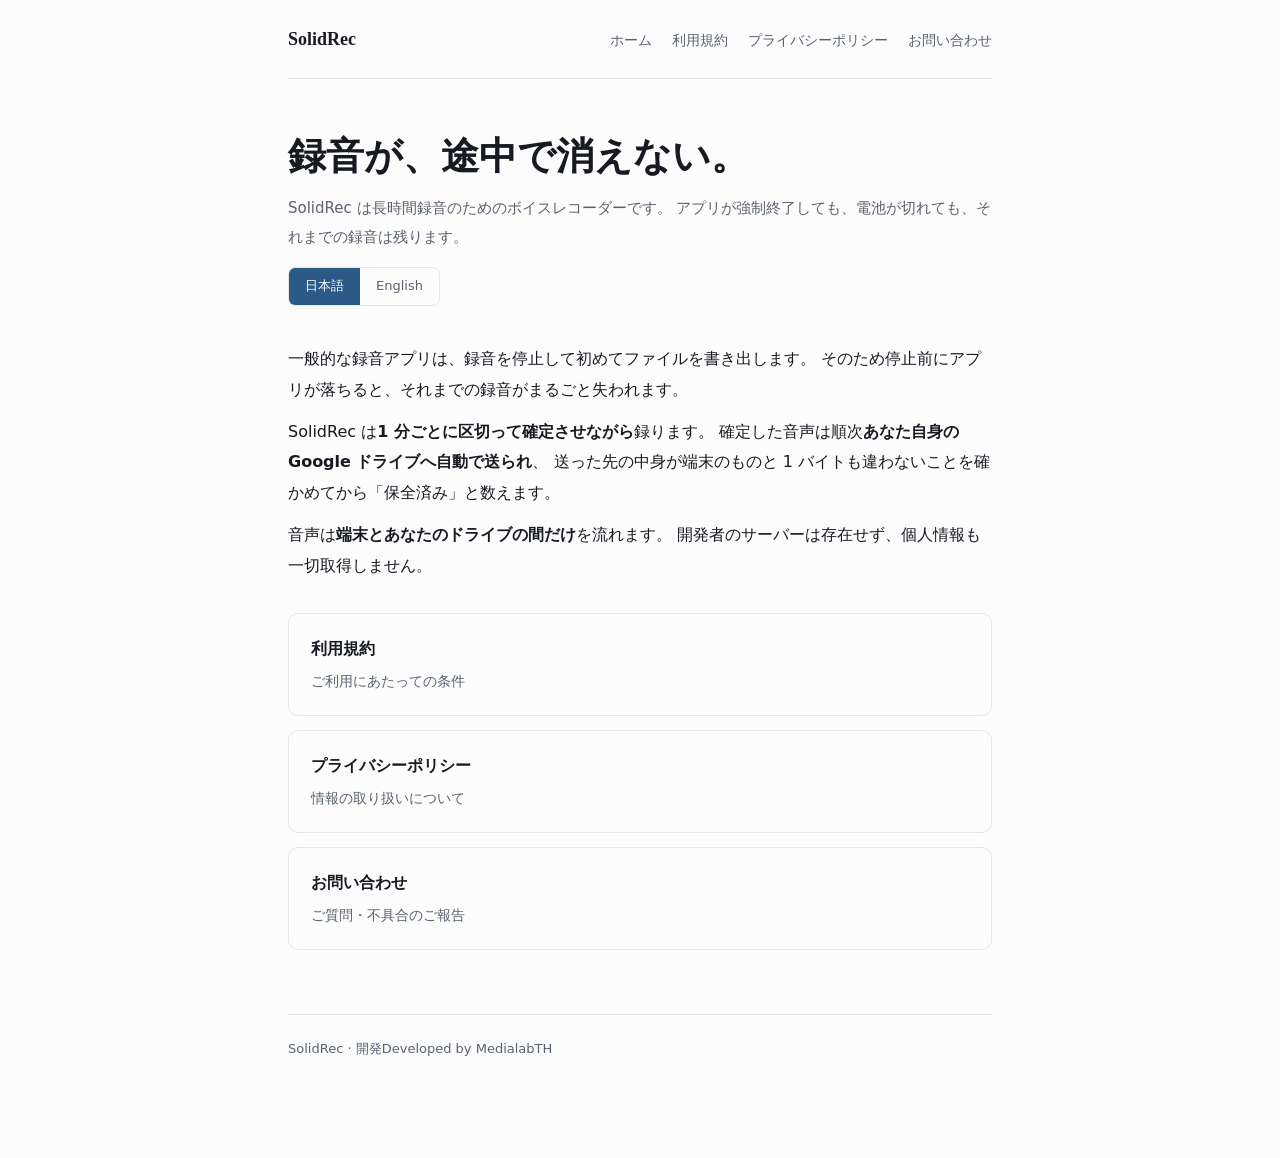
==== index.html @ fa96acd4 "SolidRec のサイトを公開する 利用規約・プライバシーポリシー・お問い合わせ・トップの 4 ページ。 日本語と英語を切り替えられる。プライバシーポリシーの URL は App Store Con" ====
<!DOCTYPE html>
<html lang="ja">
<head>
<meta charset="utf-8">
<meta name="viewport" content="width=device-width, initial-scale=1">
<title>SolidRec — 長時間ボイスレコーダー</title>
<meta name="description" content="録音が途中で消えないボイスレコーダー。1分ごとに分割保存し、あなた自身の Google ドライブへ自動でバックアップします。">
<link rel="stylesheet" href="./style.css">
</head>
<body>
<div class="wrap" id="root" data-lang="ja">
  <nav class="site">
    <span class="brand">SolidRec</span>
    <a href="./">ホーム</a>
    <a href="./terms.html">利用規約</a>
    <a href="./privacy.html">プライバシーポリシー</a>
    <a href="./contact.html">お問い合わせ</a>
  </nav>

  <div class="ja">
    <header class="page">
      <h1>録音が、途中で消えない。</h1>
      <p class="lede">
        SolidRec は長時間録音のためのボイスレコーダーです。
        アプリが強制終了しても、電池が切れても、それまでの録音は残ります。
      </p>
      <div class="langbar" role="group" aria-label="言語">
        <button type="button" data-set="ja" aria-pressed="true">日本語</button>
        <button type="button" data-set="en" aria-pressed="false">English</button>
      </div>
    </header>

    <article>
      <p>
        一般的な録音アプリは、録音を停止して初めてファイルを書き出します。
        そのため停止前にアプリが落ちると、それまでの録音がまるごと失われます。
      </p>
      <p>
        SolidRec は<strong>1 分ごとに区切って確定させながら</strong>録ります。
        確定した音声は順次<strong>あなた自身の Google ドライブへ自動で送られ</strong>、
        送った先の中身が端末のものと 1 バイトも違わないことを確かめてから「保全済み」と数えます。
      </p>
      <p>
        音声は<strong>端末とあなたのドライブの間だけ</strong>を流れます。
        開発者のサーバーは存在せず、個人情報も一切取得しません。
      </p>
    </article>

    <div class="cards">
      <a class="card" href="./terms.html"><h3>利用規約</h3><p>ご利用にあたっての条件</p></a>
      <a class="card" href="./privacy.html"><h3>プライバシーポリシー</h3><p>情報の取り扱いについて</p></a>
      <a class="card" href="./contact.html"><h3>お問い合わせ</h3><p>ご質問・不具合のご報告</p></a>
    </div>
  </div>

  <div class="en">
    <header class="page">
      <h1>Recordings that don&rsquo;t vanish.</h1>
      <p class="lede">
        SolidRec is a voice recorder built for long sessions. If the app is force-quit
        or the battery dies, everything recorded up to that moment is still there.
      </p>
      <div class="langbar" role="group" aria-label="Language">
        <button type="button" data-set="ja" aria-pressed="false">日本語</button>
        <button type="button" data-set="en" aria-pressed="true">English</button>
      </div>
    </header>

    <article>
      <p>
        Most recorders write the file only when you press stop. If the app dies before
        that, the entire recording is lost.
      </p>
      <p>
        SolidRec finalizes the audio <strong>once every minute as it records</strong>.
        Each finished piece is uploaded to <strong>your own Google Drive</strong>, and is
        counted as preserved only after the copy in the cloud is verified byte-for-byte
        against the one on your device.
      </p>
      <p>
        Audio travels only between your device and your Drive. There is no developer
        server, and no personal information is collected.
      </p>
    </article>

    <div class="cards">
      <a class="card" href="./terms.html"><h3>Terms of Use</h3><p>Conditions of use</p></a>
      <a class="card" href="./privacy.html"><h3>Privacy Policy</h3><p>How information is handled</p></a>
      <a class="card" href="./contact.html"><h3>Contact</h3><p>Questions and bug reports</p></a>
    </div>
  </div>

  <footer>SolidRec &middot; <span class="ja">開発</span><span class="en">Developed by</span> MedialabTH</footer>
</div>
<script src="./lang.js"></script>
</body>
</html>
---- style.css ----
:root {
  --paper:#FCFCFD; --panel:#F4F5F8; --ink:#171A20; --muted:#5A626F;
  --rule:#E3E6EC; --accent:#2C5A87;
  --font-display:"Hiragino Mincho ProN","Yu Mincho",YuMincho,"Songti SC",Georgia,serif;
  --font-body:"Hiragino Sans","Hiragino Kaku Gothic ProN","Yu Gothic","Noto Sans JP",system-ui,-apple-system,"Segoe UI",sans-serif;
  --font-mono:ui-monospace,"SF Mono",SFMono-Regular,Menlo,Consolas,monospace;
}
@media (prefers-color-scheme: dark) {
  :root {
    --paper:#12151A; --panel:#1A1E25; --ink:#E4E8EE; --muted:#939BA8;
    --rule:#272C35; --accent:#85AFDB;
  }
}
* { box-sizing:border-box; }
html { -webkit-text-size-adjust:100%; }
body {
  background:var(--paper); color:var(--ink); font-family:var(--font-body);
  font-size:16px; line-height:1.9; margin:0; padding:0 20px 96px;
  -webkit-font-smoothing:antialiased;
}
.wrap { max-width:44rem; margin:0 auto; }

nav.site {
  display:flex; flex-wrap:wrap; gap:20px; align-items:baseline;
  padding:22px 0; border-bottom:1px solid var(--rule); font-size:14px;
}
nav.site .brand { font-family:var(--font-display); font-size:18px; font-weight:600; margin-right:auto; }
nav.site a { color:var(--muted); text-decoration:none; }
nav.site a:hover, nav.site a[aria-current="page"] { color:var(--ink); }
nav.site a:focus-visible { outline:2px solid var(--accent); outline-offset:3px; }

header.page { padding:52px 0 8px; display:flex; flex-direction:column; gap:12px; }
h1 { font-family:var(--font-display); font-size:clamp(28px,5vw,38px); font-weight:600; line-height:1.35; margin:0; text-wrap:balance; }
.lede { color:var(--muted); font-size:15px; margin:0; }
.meta { font-family:var(--font-mono); font-size:12px; color:var(--muted); margin:0; }

.langbar { display:flex; border:1px solid var(--rule); border-radius:7px; overflow:hidden; width:max-content; margin-top:4px; }
.langbar button { font:inherit; font-size:13px; padding:6px 16px; border:0; background:transparent; color:var(--muted); cursor:pointer; }
.langbar button[aria-pressed="true"] { background:var(--accent); color:#fff; }
.langbar button:focus-visible { outline:2px solid var(--accent); outline-offset:-2px; }
[data-lang] > .en { display:none; }
[data-lang="en"] > .ja { display:none; }
[data-lang="en"] > .en { display:block; }

h2 { font-family:var(--font-display); font-size:22px; font-weight:600; margin:56px 0 4px; padding-bottom:10px; border-bottom:2px solid var(--ink); }
article { margin-top:30px; }
h3 { font-size:16px; font-weight:600; margin:0 0 8px; display:flex; align-items:baseline; gap:10px; text-wrap:balance; }
h3 .n { font-family:var(--font-mono); font-size:12.5px; color:var(--accent); font-variant-numeric:tabular-nums; flex-shrink:0; }
p { margin:0 0 12px; }
ul, ol { margin:0 0 12px; padding-left:1.5em; }
li { margin-bottom:6px; }
code { font-family:var(--font-mono); font-size:0.88em; }
strong { font-weight:600; }

.panel { background:var(--panel); border:1px solid var(--rule); border-radius:10px; padding:20px 22px; margin:28px 0; }
.panel p:last-child { margin-bottom:0; }

.cards { display:grid; gap:14px; margin:32px 0; }
.card { border:1px solid var(--rule); border-radius:10px; padding:20px 22px; text-decoration:none; color:inherit; display:block; }
.card:hover { border-color:var(--accent); }
.card:focus-visible { outline:2px solid var(--accent); outline-offset:2px; }
.card h3 { margin-bottom:4px; }
.card p { color:var(--muted); font-size:14px; margin:0; }

.formwrap { margin:32px 0; }
.formwrap iframe { width:100%; max-width:100%; border:0; min-height:900px; }

footer { margin-top:64px; padding-top:22px; border-top:1px solid var(--rule); color:var(--muted); font-size:13px; }
footer a { color:var(--muted); }

@media (max-width:600px) { body { font-size:15.5px; line-height:1.85; } header.page { padding-top:32px; } }
@media (prefers-reduced-motion: reduce) { * { transition:none !important; animation:none !important; } }
@media print {
  nav.site, .langbar { display:none; }
  body { background:#fff; color:#000; font-size:10.5pt; }
  [data-lang] > .en, [data-lang="en"] > .ja { display:block; }
  article { page-break-inside:avoid; }
}
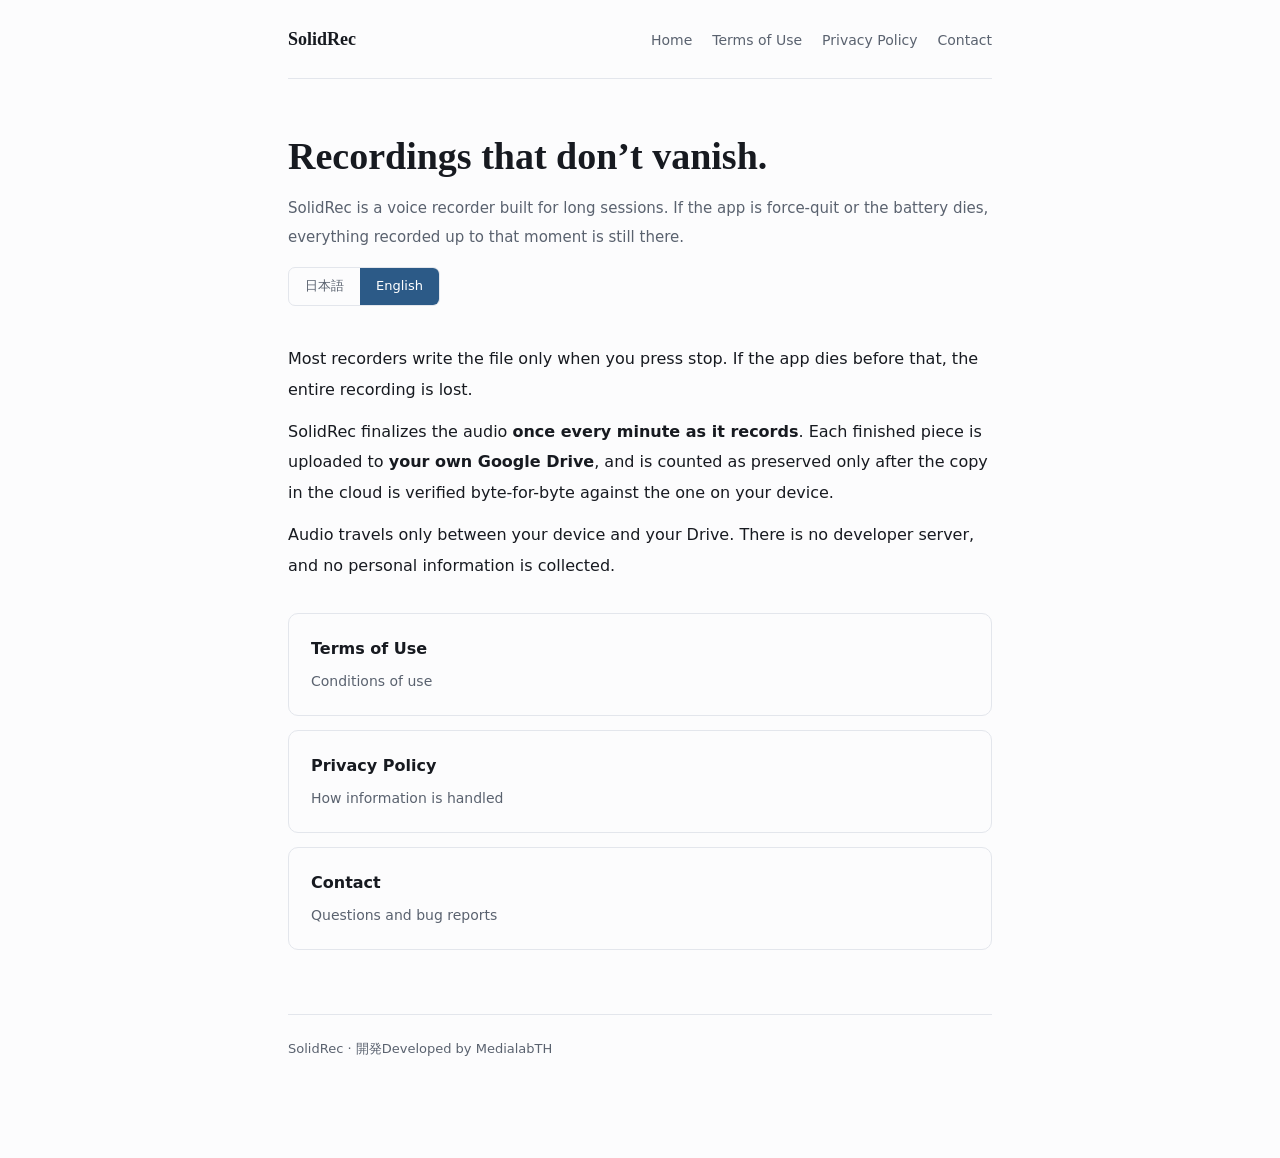
==== commit c82383e9: "言語を、アプリの指定・自分の選択・ブラウザの言語の順で決める - URL の ?lang=en / ?lang=ja を最優先（アプリから開かれたとき）。覚えておき、   サイト内のリンクを辿った先で" ====
--- a/index.html
+++ b/index.html
@@ -1,20 +1,21 @@
 <!DOCTYPE html>
-<html lang="ja">
+<html lang="ja" data-title-ja="SolidRec — 長時間ボイスレコーダー" data-title-en="SolidRec — Long-form Voice Recorder">
 <head>
 <meta charset="utf-8">
 <meta name="viewport" content="width=device-width, initial-scale=1">
 <title>SolidRec — 長時間ボイスレコーダー</title>
 <meta name="description" content="録音が途中で消えないボイスレコーダー。1分ごとに分割保存し、あなた自身の Google ドライブへ自動でバックアップします。">
 <link rel="stylesheet" href="./style.css">
+<script src="./lang.js"></script>
 </head>
 <body>
-<div class="wrap" id="root" data-lang="ja">
+<div class="wrap" id="root">
   <nav class="site">
     <span class="brand">SolidRec</span>
-    <a href="./">ホーム</a>
-    <a href="./terms.html">利用規約</a>
-    <a href="./privacy.html">プライバシーポリシー</a>
-    <a href="./contact.html">お問い合わせ</a>
+    <a href="./"><span class="t-ja">ホーム</span><span class="t-en">Home</span></a>
+    <a href="./terms.html"><span class="t-ja">利用規約</span><span class="t-en">Terms of Use</span></a>
+    <a href="./privacy.html"><span class="t-ja">プライバシーポリシー</span><span class="t-en">Privacy Policy</span></a>
+    <a href="./contact.html"><span class="t-ja">お問い合わせ</span><span class="t-en">Contact</span></a>
   </nav>
 
   <div class="ja">
@@ -92,6 +93,5 @@
 
   <footer>SolidRec &middot; <span class="ja">開発</span><span class="en">Developed by</span> MedialabTH</footer>
 </div>
-<script src="./lang.js"></script>
 </body>
 </html>
--- a/style.css
+++ b/style.css
@@ -38,9 +38,11 @@
 .langbar button { font:inherit; font-size:13px; padding:6px 16px; border:0; background:transparent; color:var(--muted); cursor:pointer; }
 .langbar button[aria-pressed="true"] { background:var(--accent); color:#fff; }
 .langbar button:focus-visible { outline:2px solid var(--accent); outline-offset:-2px; }
-[data-lang] > .en { display:none; }
-[data-lang="en"] > .ja { display:none; }
-[data-lang="en"] > .en { display:block; }
+/* 言語は <html data-lang> で決まる（lang.js）。決まる前は日本語を出す。 */
+#root > .en { display:none; }
+html[data-lang="en"] #root > .ja { display:none; }
+html[data-lang="en"] #root > .en { display:block; }
+html[data-lang="en"] .t-ja, html:not([data-lang="en"]) .t-en { display:none; }
 
 h2 { font-family:var(--font-display); font-size:22px; font-weight:600; margin:56px 0 4px; padding-bottom:10px; border-bottom:2px solid var(--ink); }
 article { margin-top:30px; }
@@ -73,6 +75,6 @@
 @media print {
   nav.site, .langbar { display:none; }
   body { background:#fff; color:#000; font-size:10.5pt; }
-  [data-lang] > .en, [data-lang="en"] > .ja { display:block; }
+  #root > .en, #root > .ja { display:block !important; }
   article { page-break-inside:avoid; }
 }
